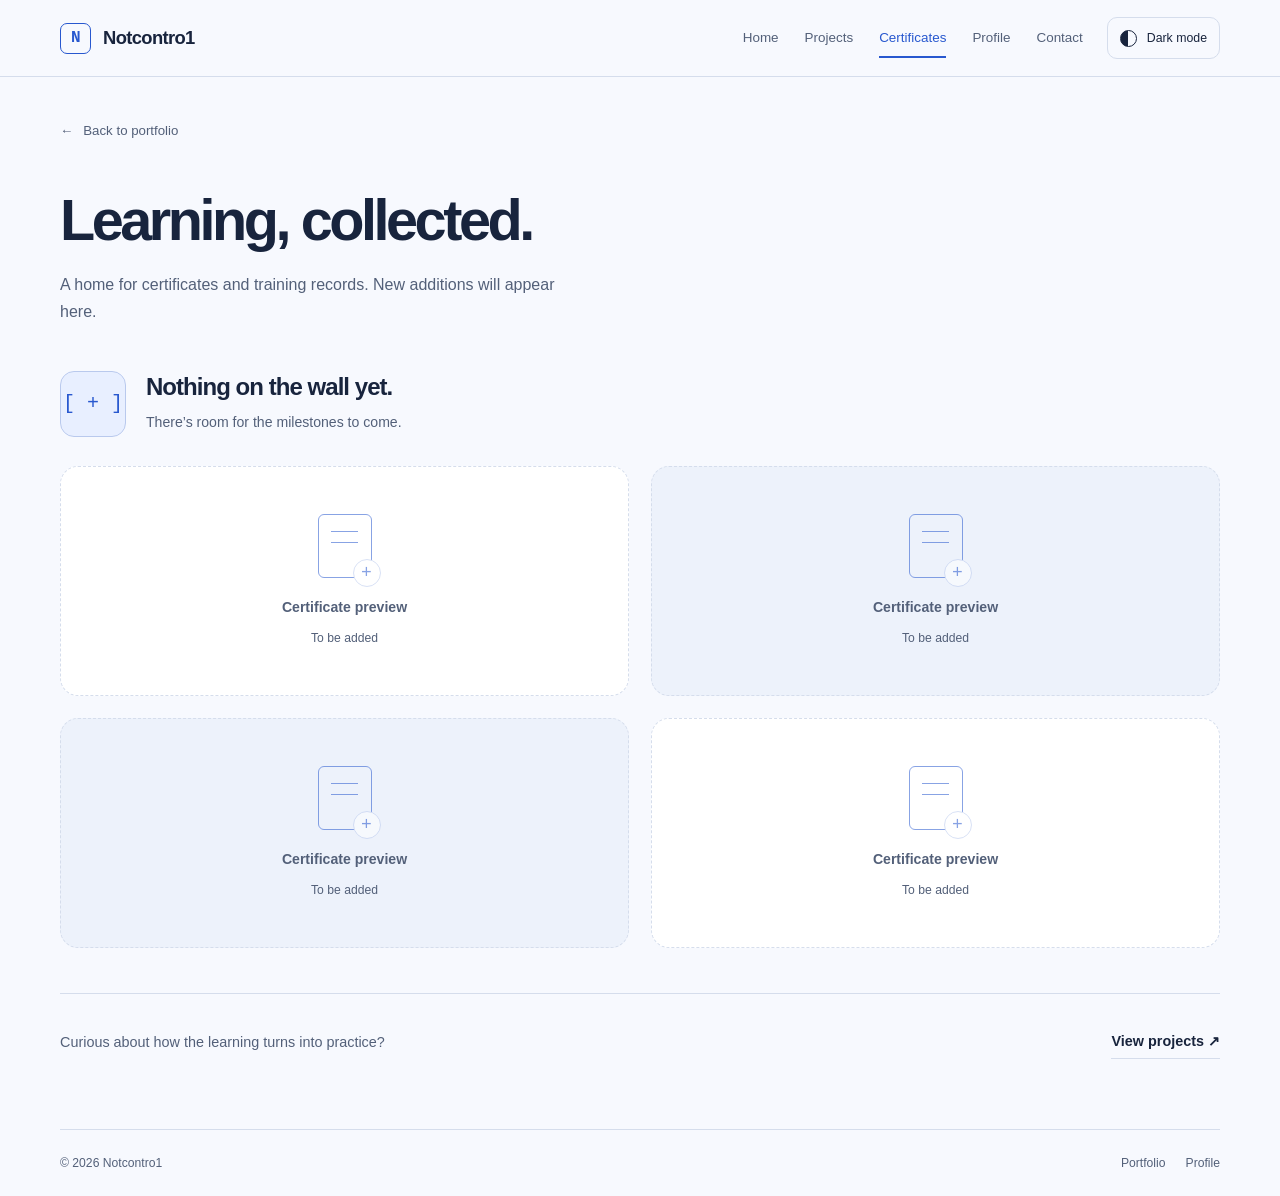
==== certificates.html @ 0c0f2da9 "Add draggable gravity, profile and certificates pages" ====
<!doctype html>
<html lang="en" data-theme="light">
<head>
  <meta charset="utf-8">
  <meta name="viewport" content="width=device-width, initial-scale=1">
  <meta name="description" content="Certificates and training records from Notcontro1’s learning journey.">
  <meta name="theme-color" content="#f7f9fe">
  <title>Certificates | Notcontro1</title>
  <script>try { document.documentElement.dataset.theme = localStorage.getItem('md-theme-v2') === 'dark' ? 'dark' : 'light'; } catch { document.documentElement.dataset.theme = 'light'; }</script>
  <link rel="stylesheet" href="style.css">
  <link rel="stylesheet" href="pages.css">
</head>
<body data-page="certificates">
  <a class="skip" href="#main">Skip to content</a>
  <header><div class="wrap header-inner">
    <a class="brand" href="profile.html" aria-label="Notcontro1 profile"><span class="brand-mark" aria-hidden="true">N</span>Notcontro1</a>
    <nav id="navigation" aria-label="Main navigation"><a href="index.html">Home</a><a href="index.html#projects">Projects</a><a href="certificates.html" data-page-link="certificates">Certificates</a><a href="profile.html" data-page-link="profile">Profile</a><a href="index.html#contact">Contact</a></nav>
    <button class="icon-button theme-control" id="theme-toggle" type="button" aria-label="Switch to dark mode" title="Switch to dark mode"><span class="theme-symbol" aria-hidden="true"></span><span class="theme-label" aria-hidden="true">Dark mode</span></button>
    <button class="icon-button menu-button" id="menu-toggle" type="button" aria-expanded="false" aria-controls="navigation">Menu</button>
  </div></header>
  <main class="wrap page-shell" id="main">
    <a class="page-back" href="index.html"><span aria-hidden="true">←</span> Back to portfolio</a>
    <div class="page-heading page-arrive"><h1>Learning, collected.</h1><p>A home for certificates and training records. New additions will appear here.</p></div>
    <section aria-label="Certificate collection">
      <div id="certificate-controls" class="certificate-controls" hidden>
        <div class="certificate-search-field"><label for="certificate-search">Find a certificate</label><input type="search" id="certificate-search" placeholder="Search by title or issuer" autocomplete="off"></div>
        <div class="certificate-filters" id="certificate-filters" role="group" aria-label="Filter certificates"></div>
      </div>
      <p id="certificate-status" class="sr-only" role="status" aria-live="polite"></p>
      <div id="certificates-empty" class="certificates-empty page-arrive">
        <div class="collection-note"><span class="collection-symbol" aria-hidden="true">[ + ]</span><h2>Nothing on the wall yet.</h2><p>There’s room for the milestones to come.</p></div>
        <div class="certificate-placeholder-grid" aria-label="Places for future certificates">
          <div class="certificate-placeholder"><span class="paper-outline" aria-hidden="true"></span><strong>Certificate preview</strong><span>To be added</span></div>
          <div class="certificate-placeholder"><span class="paper-outline" aria-hidden="true"></span><strong>Certificate preview</strong><span>To be added</span></div>
          <div class="certificate-placeholder"><span class="paper-outline" aria-hidden="true"></span><strong>Certificate preview</strong><span>To be added</span></div>
          <div class="certificate-placeholder"><span class="paper-outline" aria-hidden="true"></span><strong>Certificate preview</strong><span>To be added</span></div>
        </div>
      </div>
      <div id="certificate-grid" class="certificate-grid"></div>
      <div id="certificate-no-results" class="certificate-no-results" hidden><h2>No matching certificates.</h2><p>Try a different title, issuer or category.</p><button id="certificate-clear-search" type="button" class="button">Clear filters</button></div>
    </section>
    <aside class="collection-footer"><p>Curious about how the learning turns into practice?</p><a class="text-link" href="index.html#projects">View projects <span aria-hidden="true">↗</span></a></aside>
    <noscript><p class="source-note">Enable JavaScript to browse certificates when they are added.</p></noscript>
  </main>
  <footer class="wrap"><span>© <span id="year">2026</span> Notcontro1</span><div class="footer-links"><a href="index.html">Portfolio</a><a href="profile.html">Profile</a></div></footer>
  <dialog id="certificate-dialog" aria-labelledby="certificate-title"><div class="dialog-bar"><span>Certificate details</span><button class="icon-button" id="certificate-close" type="button" aria-label="Close certificate details">×</button></div><div class="dialog-body"><h2 id="certificate-title">Certificate</h2><p id="certificate-issuer"></p><p id="certificate-preview-fallback" class="certificate-preview-fallback">A preview image has not been added.</p><img id="certificate-preview" class="certificate-preview" alt="" hidden><div class="dialog-actions" id="certificate-links"></div></div></dialog>
  <script src="site.js"></script>
  <script src="certificates-data.js"></script>
  <script src="certificates.js"></script>
</body>
</html>
---- style.css ----
/* Native CSS. Optional playground uses vendored Matter.js. DESIGN_VARIANCE:6 / MOTION_INTENSITY:6 / VISUAL_DENSITY:4.
       Blue accent in light mode, red in dark mode. Readability comes first.
       Radius: panels 18px, controls 10px, circular map nodes.
       Layers: header 10, toast 20; native dialogs use the browser top layer. */
    :root { color-scheme:light; --bg:#f7f9fe; --panel:#ffffff; --raised:#edf2fb; --text:#18243d; --muted:#536079; --line:#d5ddec; --accent:#2858cf; --accent-text:#ffffff; --tint:#e8efff; --accent-line:#b9c9ed; --shadow-color:#2639610a; --shadow:0 12px 40px #26396110; --radius:18px; --ease:cubic-bezier(.2,.8,.2,1); font-family:'Segoe UI','Helvetica Neue',Arial,sans-serif; background:var(--bg); color:var(--text); }
    :root[data-theme="dark"] { color-scheme:dark; --bg:#191719; --panel:#221e21; --raised:#2e272b; --text:#f5eff1; --muted:#c3b4ba; --line:#4b3b42; --accent:#f07878; --accent-text:#301315; --tint:#3c252b; --accent-line:#815052; --shadow-color:#12080c22; --shadow:0 12px 40px #12080c22; }
    *,*::before,*::after { box-sizing:border-box; }
    html { scroll-behavior:smooth; scroll-padding-top:105px; }
    body { margin:0; line-height:1.65; }
    button,input,textarea { font:inherit; }
    button,a { -webkit-tap-highlight-color:transparent; }
    a { color:inherit; text-decoration-thickness:1px; text-underline-offset:5px; }
    button { color:inherit; cursor:pointer; }
    a:focus-visible,button:focus-visible,summary:focus-visible { outline:3px solid var(--accent); outline-offset:5px; }
    button,.button { transition:transform .22s var(--ease),background-color .22s,border-color .22s,color .22s; }
    button:active,.button:active { transform:scale(.98); }
    h1,h2,h3,h4,p { margin:0; }
    h1,h2,h3,h4 { line-height:1.12; font-weight:650; }
    h1 { font-size:clamp(2.55rem,4.65vw,4.2rem); letter-spacing:-.065em; }
    h2 { font-size:clamp(2rem,3.7vw,3.15rem); letter-spacing:-.055em; }
    h3 { font-size:1.6rem; letter-spacing:-.035em; }
    p { max-width:65ch; }
    ::selection { background:var(--accent); color:var(--accent-text); }
    [hidden] { display:none!important; }
    .wrap { width:min(1160px,calc(100% - 80px)); margin-inline:auto; }
    .mono { font-family:Consolas,'SFMono-Regular',monospace; font-size:.78rem; }
    .skip { position:fixed; left:16px; top:-90px; z-index:30; background:var(--accent); color:var(--accent-text); padding:10px 18px; }
    .skip:focus { top:12px; }
    .button { display:inline-flex; align-items:center; justify-content:center; gap:24px; min-height:48px; padding:12px 20px; border:1px solid var(--line); border-radius:10px; text-decoration:none; font-size:.9rem; font-weight:600; white-space:nowrap; background:transparent; }
    .button:hover { background:var(--raised); transform:translateY(-2px); }
    .button.primary { background:var(--accent); color:var(--accent-text); border-color:var(--accent); }
    .button.primary:hover { filter:brightness(.95); }
    .arrow { font-family:Arial,sans-serif; font-size:1.15em; }
    .text-link { background:none; border:0; border-bottom:1px solid var(--line); padding:4px 0; text-decoration:none; font-weight:600; font-size:.9rem; }
    .text-link:hover { color:var(--accent); border-color:var(--accent); }
    header { position:sticky; top:0; z-index:10; background:var(--bg); border-bottom:1px solid var(--line); }
    .header-inner { display:flex; align-items:center; gap:24px; min-height:76px; }
    .brand { text-decoration:none; display:inline-flex; align-items:center; gap:12px; margin-right:auto; font-weight:700; letter-spacing:-.035em; font-size:1.15rem; }
    .brand-mark { width:31px; height:31px; border:1px solid var(--accent); color:var(--accent); display:grid; place-items:center; border-radius:7px; font-family:Consolas,monospace; font-size:1rem; }
    nav { display:flex; gap:26px; align-items:center; }
    nav a { position:relative; color:var(--muted); font-size:.84rem; text-decoration:none; }
    nav a::after { content:''; height:2px; position:absolute; bottom:-9px; inset-inline:0; transform:scaleX(0); background:var(--accent); transition:transform .25s var(--ease); }
    nav a:hover,nav a[aria-current="location"] { color:var(--text); }
    nav a[aria-current="location"]::after { transform:scaleX(1); }
    .icon-button { width:42px; height:42px; display:grid; place-items:center; border:1px solid var(--line); border-radius:10px; background:transparent; font-size:1rem; }
    .icon-button:hover { background:var(--raised); }
    .theme-symbol { width:17px; height:17px; border:1.5px solid currentColor; border-radius:50%; background:linear-gradient(90deg,currentColor 50%,transparent 50%); }
    .menu-button { display:none; font-size:.75rem; width:auto; padding:0 12px; }
    .hero { display:grid; grid-template-columns:1.2fr 1fr; align-items:center; gap:64px; padding-block:78px 76px; }
    .hero-intro { margin-bottom:23px; display:flex; align-items:center; gap:10px; color:var(--muted); font-size:.9rem; }
    .status-dot { width:7px; height:7px; border-radius:50%; background:var(--accent); flex:0 0 auto; }
    .hero h1 span { display:block; color:var(--accent); }
    .hero-copy>p { color:var(--muted); max-width:40ch; margin-top:24px; font-size:1.04rem; }
    .hero-actions { display:flex; gap:12px; margin-top:30px; flex-wrap:wrap; }
    .route { border:1px solid var(--line); border-radius:var(--radius); background:var(--panel); padding:25px; position:relative; overflow:hidden; box-shadow:var(--shadow); }
    .route-heading { display:flex; align-items:start; justify-content:space-between; gap:15px; }
    .route-heading h2 { font-size:1rem; letter-spacing:-.02em; }
    .route-heading p { font-size:.77rem; color:var(--muted); margin-top:5px; }
    .route-count { color:var(--accent); border:1px solid var(--line); border-radius:8px; padding:4px 8px; white-space:nowrap; }
    .route-map { display:grid; grid-template-columns:1fr 1fr; gap:31px 40px; padding:38px 16px 28px; position:relative; }
    .route-map::before { content:''; position:absolute; inset:64px 60px 62px; border:1px dashed var(--line); border-radius:45px; pointer-events:none; }
    .map-stop { display:flex; flex-direction:column; align-items:center; gap:9px; text-decoration:none; font-size:.82rem; position:relative; background:var(--panel); border-radius:12px; padding:8px; transition:transform .25s var(--ease); }
    .map-stop:hover { transform:translateY(-5px); }
    .map-stop:nth-child(3) { grid-column:2; grid-row:2; }
    .map-stop:nth-child(4) { grid-column:1; grid-row:2; }
    .stop-icon { width:52px; height:52px; border:1px solid var(--line); border-radius:50%; background:var(--raised); display:grid; place-items:center; font-size:1.03rem; font-family:Consolas,monospace; transition:background-color .25s,color .25s,transform .3s var(--ease); }
    .map-stop:hover .stop-icon { transform:rotate(-7deg); border-color:var(--accent); }
    .map-stop.visited .stop-icon { background:var(--accent); color:var(--accent-text); border-color:var(--accent); }
    .route-footer { border-top:1px solid var(--line); padding-top:16px; display:flex; align-items:center; justify-content:space-between; gap:12px; color:var(--muted); font-size:.75rem; }
    .route-footer button { color:var(--muted); background:none; border:0; padding:4px; text-decoration:underline; text-underline-offset:3px; font-size:.75rem; }
    .intro-strip { display:grid; grid-template-columns:1.15fr 1fr 1fr; padding-block:25px; border-block:1px solid var(--line); gap:35px; }
    .intro-strip span { display:block; color:var(--muted); font-size:.75rem; margin-bottom:3px; }
    .intro-strip strong { font-weight:550; font-size:.9rem; }
    section.content-section { padding-block:95px; border-bottom:1px solid var(--line); }
    .section-heading { margin-bottom:34px; }
    .section-heading p { color:var(--muted); margin-top:16px; font-size:.95rem; }
    .filter-bar { display:flex; gap:8px; margin-bottom:25px; flex-wrap:wrap; }
    .filter-button { border:1px solid transparent; border-radius:10px; padding:8px 17px; font-size:.82rem; background:transparent; color:var(--muted); min-height:42px; }
    .filter-button:hover { background:var(--raised); }
    .filter-button[aria-pressed="true"] { color:var(--text); background:var(--raised); border-color:var(--line); }
    .projects-grid { display:grid; grid-template-columns:1.15fr 1fr; gap:20px; }
    .project { padding:29px; background:var(--panel); border:1px solid var(--line); border-radius:var(--radius); display:flex; flex-direction:column; align-items:start; transition:border-color .25s,transform .3s var(--ease); }
    .project:hover { border-color:var(--accent); transform:translateY(-4px); }
    .project-top { display:flex; align-items:center; justify-content:space-between; width:100%; margin-bottom:29px; }
    .project-mark { display:grid; place-items:center; width:53px; height:53px; border-radius:12px; font-size:1.55rem; font-weight:650; color:var(--accent); background:var(--tint); letter-spacing:-.06em; }
    .project-year { color:var(--muted); }
    .project-role { color:var(--muted); font-size:.77rem; margin-bottom:10px; }
    .project h3 { max-width:23ch; }
    .project p { color:var(--muted); font-size:.91rem; margin-top:16px; }
    .tags { display:flex; flex-wrap:wrap; gap:7px; list-style:none; padding:0; margin:21px 0 26px; }
    .tags li { padding:4px 9px; font-family:Consolas,monospace; font-size:.7rem; border:1px solid var(--line); border-radius:6px; color:var(--muted); }
    .project .text-link { margin-top:auto; }
    .project[data-category="data"] { background:var(--raised); }
    .project[data-id="heartcode"] .project-mark { background:transparent; border:1px solid var(--line); }
    .skills-layout { display:grid; grid-template-columns:.8fr 1.6fr; gap:70px; }
    .skills-intro p { color:var(--muted); margin-top:20px; font-size:.95rem; }
    .skills-groups { display:grid; grid-template-columns:1fr 1fr; gap:35px 40px; }
    .skill-group { border-top:1px solid var(--line); padding-top:19px; }
    .skill-group h3 { font-size:1rem; margin-bottom:13px; }
    .skill-group p { color:var(--muted); line-height:1.95; font-size:.9rem; }
    .skills-note { color:var(--muted); border-left:2px solid var(--accent); padding-left:15px; margin-top:26px; font-size:.8rem; }
    .experience-layout { display:grid; grid-template-columns:1.35fr 1fr; gap:65px; }
    .timeline { margin-top:36px; }
    .timeline-item { position:relative; padding:0 0 35px 25px; border-left:1px solid var(--line); }
    .timeline-item:last-child { padding-bottom:0; }
    .timeline-item::before { content:''; position:absolute; top:4px; left:-4px; width:7px; height:7px; background:var(--accent); border-radius:50%; }
    .timeline-item time { display:block; color:var(--muted); font-size:.77rem; margin-bottom:9px; }
    .timeline-item h3 { font-size:1.18rem; }
    .timeline-item p { color:var(--muted); font-size:.9rem; margin-top:11px; max-width:48ch; }
    .training { padding:27px; background:var(--panel); border:1px solid var(--line); border-radius:var(--radius); align-self:start; }
    .training>h3 { font-size:1.25rem; margin-bottom:22px; }
    .training-list { padding:0; margin:0; list-style:none; }
    .training-list li { padding-block:15px; }
    .training-list li+li { border-top:1px solid var(--line); }
    .training-list span { display:block; font-size:.71rem; color:var(--accent); margin-bottom:4px; }
    .training-list strong { font-size:.88rem; font-weight:550; }
    .about-layout { display:grid; grid-template-columns:.8fr 1.6fr; gap:70px; }
    .about-copy p { color:var(--muted); font-size:1.05rem; }
    .about-copy p+p { margin-top:19px; }
    .about-copy strong { color:var(--text); font-weight:550; }
    .contact { padding-block:85px 65px; }
    .contact h2 { max-width:17ch; }
    .contact>p { color:var(--muted); margin-top:20px; }
    .contact-actions { display:flex; align-items:center; gap:22px; flex-wrap:wrap; margin-top:30px; }
    .contact-email { display:inline-block; margin-top:30px; color:var(--muted); font-size:.86rem; overflow-wrap:anywhere; }
    .contact-actions .text-link { padding:10px 0; }
    footer { padding-block:23px; border-top:1px solid var(--line); display:flex; align-items:center; justify-content:space-between; gap:20px; font-size:.76rem; color:var(--muted); }
    footer a { text-decoration:none; }
    dialog { border:1px solid var(--line); padding:0; border-radius:var(--radius); width:min(680px,calc(100% - 32px)); max-height:calc(100dvh - 48px); background:var(--panel); color:var(--text); box-shadow:var(--shadow); }
    dialog::backdrop { background:#0b0c14b8; }
    .dialog-bar { display:flex; align-items:center; justify-content:space-between; gap:20px; padding:18px 25px; border-bottom:1px solid var(--line); }
    .dialog-bar>span { color:var(--muted); font-size:.8rem; }
    .dialog-body { padding:29px; }
    .dialog-body h2 { font-size:2rem; letter-spacing:-.04em; margin-bottom:16px; }
    .dialog-body>p { color:var(--muted); font-size:.92rem; }
    .dialog-body h3 { font-size:1rem; margin-top:26px; margin-bottom:13px; }
    .dialog-body ul:not(.tags) { padding-left:20px; margin-block:13px 25px; color:var(--muted); font-size:.91rem; }
    .dialog-body li+li { margin-top:9px; }
    .dialog-body .tags li { margin-top:0; }
    .source-note { padding:14px 16px; border:1px solid var(--line); border-radius:10px; margin-top:25px; font-size:.8rem; }
    .dialog-actions { display:flex; align-items:center; flex-wrap:wrap; gap:12px; margin-top:26px; }
    .toast { position:fixed; z-index:20; bottom:24px; left:50%; transform:translate(-50%,15px); opacity:0; max-width:calc(100% - 32px); width:max-content; border:1px solid var(--accent); border-radius:12px; padding:13px 20px; background:var(--panel); color:var(--text); box-shadow:var(--shadow); pointer-events:none; font-size:.85rem; transition:opacity .25s,transform .25s var(--ease); }
    .toast.show { opacity:1; transform:translate(-50%,0); }
    .sr-only { position:absolute; width:1px; height:1px; padding:0; margin:-1px; overflow:hidden; clip:rect(0,0,0,0); white-space:nowrap; border:0; }
    #resume-sheet { display:none; }
    /* Playfulness lives in interaction feedback, while body text stays still. */
    .button.primary { position:relative; overflow:hidden; isolation:isolate; }
    .button .arrow,.text-link [aria-hidden] { display:inline-block; transition:transform .35s var(--ease); }
    .button:hover .arrow,.text-link:hover [aria-hidden] { transform:translate(3px,-3px); }
    .brand-mark { transition:transform .4s var(--ease),background-color .25s; }
    .brand:hover .brand-mark { transform:rotate(-9deg); background:var(--tint); }
    .hero h1 span { position:relative; width:fit-content; max-width:100%; padding-bottom:9px; }
    .hero h1 span::after { content:''; position:absolute; bottom:0; left:0; width:100%; height:3px; background:var(--accent); border-radius:3px; transform-origin:left; opacity:.6; }
    .project-mark { transition:transform .4s cubic-bezier(.2,1.5,.4,1),background-color .25s; }
    .project:nth-child(2n) .project-mark { transform:rotate(3deg); }
    .project:nth-child(2n+1) .project-mark { transform:rotate(-3deg); }
    .project:hover .project-mark { transform:translateY(-3px) rotate(0deg); }
    .stop-icon { position:relative; }
    .map-stop.visited .stop-icon::after { content:'\2713'; position:absolute; top:-4px; right:-4px; width:19px; height:19px; display:grid; place-items:center; font:700 11px/1 'Segoe UI',sans-serif; background:var(--panel); color:var(--accent); border:1px solid var(--accent); border-radius:50%; }
    .route.is-complete { border-color:var(--accent); }
    .route-count { display:inline-flex; align-items:center; gap:7px; }
    .route-count::before { content:'\2726'; font-size:12px; }
    .toast::before { content:'\2726'; color:var(--accent); margin-right:10px; display:inline-block; }
    .click-wave { position:absolute; width:32px; height:32px; margin:-16px; border-radius:50%; background:currentColor; pointer-events:none; z-index:-1; }
    .button:active,.map-stop:active { transform:scale(.97); }
    @media(hover:hover) and (prefers-reduced-motion:no-preference) {
      .project.is-visible:hover { transform:translateY(-6px); }
      .map-stop:hover .stop-icon { transform:translateY(-3px) rotate(-9deg) scale(1.07); }
      .button:hover { transform:translateY(-3px); }
    }
    @media(prefers-reduced-motion:no-preference) {
      .hero-copy { animation:enter .75s var(--ease) both; }
      .route { animation:enter .8s .12s var(--ease) both; }
      .map-stop { animation:enter .6s var(--ease) backwards; animation-delay:calc(.2s + var(--i) * .09s); }
      .reveal.will-reveal { opacity:0; transform:translateY(20px); }
      .reveal.will-reveal.is-visible { opacity:1; transform:none; transition:opacity .65s var(--ease),transform .65s var(--ease); }
      .project.reveal.is-visible { transition-delay:calc(var(--reveal-order,0) * 55ms); }
      .project.is-visible:hover { transition-delay:0ms; }
      .hero h1 span::after { animation:underline-in .75s .45s var(--ease) backwards; }
      .toast.show::before { animation:star-pop .45s var(--ease); }
      .filter-enter { animation:enter .35s var(--ease) both; }
      dialog[open] { animation:enter .25s var(--ease) both; }
      @keyframes enter { from { opacity:0; transform:translateY(17px); } to { opacity:1; transform:translateY(0); } }
      @keyframes underline-in { from { transform:scaleX(0); } to { transform:scaleX(1); } }
      @keyframes star-pop { from { transform:rotate(-90deg) scale(.4); } to { transform:rotate(0) scale(1); } }
    }
    @media(prefers-reduced-motion:reduce) { html { scroll-behavior:auto; } *,*::before,*::after { animation:none!important; transition:none!important; } .reveal { opacity:1!important; transform:none!important; } }
    @media(hover:none) { .project:hover,.map-stop:hover,.button:hover { transform:none; } }

    /* Refinement: cool light canvas, blue light accents, red dark accents.
       Short directional slides communicate entry and filter changes.
       Radius system stays panels 18px, controls 10px, map symbols 14px. */
    body { background:var(--bg); color:var(--text); }
    header { background:var(--bg); }
    .hero { grid-template-columns:1.25fr 1fr; padding-block:70px 66px; gap:58px; }
    .hero h1 { font-weight:700; }
    .hero h1 span { padding-bottom:12px; }
    .hero h1 span::after { height:5px; opacity:.24; }
    .hero-intro { color:var(--accent); font-weight:600; }
    .hero-copy>p { line-height:1.8; }
    .route { background:var(--panel); border-color:var(--line); padding:27px; box-shadow:0 14px 36px var(--shadow-color); }
    .route-heading h2 { font-size:1.12rem; font-weight:650; }
    .route-count { background:var(--tint); color:var(--accent); border-color:transparent; font-size:.69rem; }
    .route-count::before { content:none; }
    .route-map { padding-block:32px; gap:20px 36px; }
    .route-map::before { inset:64px 60px; border-color:var(--accent); opacity:.24; border-width:2px; }
    .map-stop { padding:12px 8px; border:1px solid var(--line); border-radius:12px; background:var(--bg); gap:10px; font-weight:600; }
    .stop-icon { width:52px; height:52px; border-radius:14px; background:var(--tint); border:0; color:var(--accent); font-weight:600; }
    .map-stop.visited { border-color:var(--accent); }
    .map-stop.visited .stop-icon::after { border-radius:50%; }
    .route-footer { font-size:.72rem; }
    .theme-control { width:auto; min-width:42px; display:flex; gap:10px; padding:0 12px; font-size:.77rem; }
    .theme-control .theme-symbol { flex:none; }
    .intro-strip { padding-block:28px; }
    section.content-section { padding-block:88px; }
    .section-heading h2 { font-weight:650; }
    .filter-bar { position:relative; isolation:isolate; width:fit-content; max-width:100%; padding:5px; background:var(--raised); border:1px solid var(--line); border-radius:14px; gap:4px; }
    .filter-indicator { position:absolute; top:0; left:0; width:1px; height:1px; background:var(--panel); border:1px solid var(--line); border-radius:10px; pointer-events:none; z-index:-1; transform-origin:top left; }
    .filter-button { position:relative; z-index:1; background:transparent!important; border-color:transparent!important; min-height:40px; padding:8px 15px; }
    .filter-button[aria-pressed="true"] { color:var(--accent); }
    .filter-button:hover { color:var(--text); }
    .projects-grid { gap:22px; }
    .project { position:relative; padding:30px; overflow:hidden; box-shadow:0 8px 28px var(--shadow-color); }
    .project::before { content:''; position:absolute; inset:0 auto 0 0; width:3px; background:var(--accent); transform:scaleY(0); transform-origin:bottom; transition:transform .35s var(--ease); }
    .project:hover::before { transform:scaleY(1); }
    .project-top { margin-bottom:26px; }
    .project-mark { width:60px; height:60px; font-size:1.8rem; border-radius:14px; }
    .project[data-id="aeris"] { background:var(--tint); border-color:var(--accent-line); }
    .project[data-id="aeris"] .project-mark { background:var(--panel); border:1px solid var(--accent-line); }
    .project[data-category="data"] { background:var(--raised); }
    .project[data-id="heartcode"] .project-mark { background:var(--tint); border:0; }
    .project h3 { font-size:1.65rem; max-width:26ch; }
    .project .tags li { background:var(--panel); }
    .project .text-link { display:inline-flex; align-items:center; gap:36px; color:var(--accent); min-height:42px; }
    .project-index { display:flex; align-items:center; gap:10px; }
    .project-index::before { content:''; width:18px; height:1px; background:var(--line); }
    .skill-group { position:relative; padding-left:17px; border-top:0; border-left:2px solid var(--line); padding-top:0; }
    .skill-group:hover { border-left-color:var(--accent); }
    .training { background:var(--raised); box-shadow:none; }
    .contact { position:relative; }
    .contact h2 { color:var(--text); }
    .contact h2 span { color:var(--accent); }
    @media(prefers-reduced-motion:no-preference) {
      :root.theme-changing body { animation:theme-arrive .32s var(--ease); }
      .hero-copy { animation:slide-from-left .85s var(--ease) both; }
      .route { animation:slide-from-right .9s .12s var(--ease) both; }
      .map-stop { animation:map-arrive .65s var(--ease) backwards; animation-delay:calc(.25s + var(--i) * .08s); }
      .hero-actions>* { animation:slide-up .65s var(--ease) backwards; animation-delay:.28s; }
      .hero-actions>*+* { animation-delay:.36s; }
      .reveal.will-reveal { transform:translate3d(var(--slide-x,0px),24px,0); opacity:0; }
      .reveal.will-reveal.is-visible { transform:translate3d(0,0,0); opacity:1; transition:transform .8s var(--ease),opacity .65s var(--ease); }
      .project.reveal.will-reveal { --slide-x:-28px; }
      .project.reveal.will-reveal:nth-child(even) { --slide-x:28px; }
      .project.reveal.is-visible { transition-delay:calc(var(--reveal-order,0) * 75ms); }
      .project.filter-enter { animation:filter-slide .5s var(--ease) both; animation-delay:calc(var(--filter-order,0) * 55ms); }
      .project.is-visible:hover { transition-delay:0s; }
      dialog[open] { animation:dialog-slide .3s var(--ease) both; }
      dialog[open]::backdrop { animation:backdrop-in .25s ease both; }
      nav.is-open { animation:slide-up .25s var(--ease) both; }
      .theme-symbol { transition:opacity .2s var(--ease); }
      .theme-control:hover .theme-symbol { transform:none; }
      @keyframes slide-from-left { from { opacity:0; transform:translate3d(-30px,0,0); } to { opacity:1; transform:none; } }
      @keyframes slide-from-right { from { opacity:0; transform:translate3d(30px,12px,0); } to { opacity:1; transform:none; } }
      @keyframes map-arrive { from { opacity:0; transform:translate3d(12px,10px,0) scale(.96); } to { opacity:1; transform:none; } }
      @keyframes slide-up { from { opacity:0; transform:translate3d(0,12px,0); } to { opacity:1; transform:none; } }
      @keyframes filter-slide { from { opacity:0; transform:translate3d(26px,8px,0); } to { opacity:1; transform:none; } }
      @keyframes dialog-slide { from { opacity:0; transform:translate3d(0,24px,0) scale(.98); } to { opacity:1; transform:none; } }
      @keyframes backdrop-in { from { opacity:0; } to { opacity:1; } }
      @keyframes theme-arrive { from { opacity:.55; transform:translateY(3px); } to { opacity:1; transform:none; } }
    }

    @media(max-width:1023px) {
      .wrap { width:calc(100% - 48px); } .hero { gap:30px; padding-block:55px; } h1 { font-size:clamp(2.1rem,4.5vw,3.2rem); } nav { gap:18px; } .header-inner { gap:18px; } .route { padding:20px; } .route-map { gap:23px; padding-inline:0; } .skills-layout,.about-layout { gap:40px; grid-template-columns:.8fr 1.3fr; } .experience-layout { gap:35px; }
    }
    @media(min-width:768px) and (max-width:1023px) {
      .route-heading { display:block; } .route-count { display:inline-block; margin-top:12px; }
    }
    @media(max-width:767px) {
      .wrap { width:calc(100% - 36px); } .header-inner { min-height:68px; gap:10px; } .brand { font-size:1.05rem; } .menu-button { display:grid; }
      nav { display:none; position:absolute; top:68px; left:0; right:0; background:var(--bg); border-bottom:1px solid var(--line); padding:14px 18px 22px; flex-wrap:wrap; gap:7px; } nav.is-open { display:flex; } nav a { min-height:44px; display:flex; align-items:center; padding:10px 15px; border-radius:8px; font-size:.9rem; } nav a::after { display:none; } nav a[aria-current="location"] { background:var(--raised); }
      .hero { grid-template-columns:1fr; gap:38px; padding-block:40px; } h1 { font-size:clamp(2.5rem,8vw,3.7rem); } .hero-intro { margin-bottom:20px; font-size:.82rem; } .hero-copy>p { font-size:.97rem; } .hero-actions { margin-top:24px; } .route { padding:22px; } .route-map { padding-block:24px; gap:15px 45px; } .stop-icon { width:43px; height:43px; }
      .intro-strip { grid-template-columns:1fr; gap:17px; padding-block:23px; } .intro-strip div { display:flex; align-items:baseline; gap:18px; } .intro-strip span { flex:0 0 82px; margin:0; } .intro-strip strong { font-size:.83rem; }
      section.content-section { padding-block:62px; } .section-heading { margin-bottom:27px; } .projects-grid,.skills-layout,.experience-layout,.about-layout { grid-template-columns:1fr; } .project { padding:25px; } .project-top { margin-bottom:23px; } .skills-layout,.experience-layout,.about-layout { gap:32px; } .skills-groups { gap:27px 22px; } .skills-intro p { margin-top:16px; } .about-copy p { font-size:.97rem; } .contact { padding-block:62px 45px; } .contact-actions { gap:20px; } .dialog-body { padding:23px; } .dialog-bar { padding:15px 23px; } .dialog-body h2 { font-size:1.7rem; } footer { align-items:start; font-size:.7rem; }
    }
    @media(max-width:380px) { .skills-groups { grid-template-columns:1fr; } .route-heading { flex-wrap:wrap; } .hero-actions .button { padding-inline:17px; } .brand { gap:8px; font-size:.96rem; } }
    @media(max-width:767px) {
      .hero { grid-template-columns:1fr; gap:32px; padding-block:40px; }
      .theme-label { display:none; } .theme-control { padding:0; width:42px; }
      .route { padding:23px; } .route-map { padding-block:25px; gap:15px 24px; }
      .route-map::before { inset:55px 48px; }
      .filter-bar { width:100%; gap:2px; padding:4px; }
      .filter-button { flex:1; padding:8px 9px; font-size:.75rem; }
      .project { padding:25px; } .project h3 { font-size:1.5rem; }
      .intro-strip { gap:17px; padding-block:23px; }
      .reveal.will-reveal { --slide-x:0px!important; }
      section.content-section { padding-block:62px; }
    }
    @media(max-width:380px) {
      .filter-bar { flex-wrap:nowrap; } .filter-button { white-space:normal; font-size:.7rem; padding:8px 6px; }
      .route-count { font-size:.65rem; } .route-heading { flex-wrap:wrap; }
    }
    @media print {
      @page { size:A4; margin:14mm; } :root { color-scheme:light; } body[data-page=home]>:not(#resume-sheet) { display:none!important; }
      #resume-sheet { display:block; color:#18221b; font:10pt/1.4 Arial,sans-serif; } #resume-sheet h1 { font:bold 22pt/1.2 Arial,sans-serif; letter-spacing:-.03em; } #resume-sheet h2 { font:bold 11pt/1.3 Arial,sans-serif; letter-spacing:0; margin:14pt 0 6pt; border-bottom:1px solid #aaa; padding-bottom:4pt; } #resume-sheet h3 { font:bold 10pt/1.3 Arial,sans-serif; margin-top:9pt; letter-spacing:0; } #resume-sheet p { margin:4pt 0; max-width:none; } #resume-sheet ul { padding-left:16pt; margin:5pt 0; } #resume-sheet li { margin-bottom:3pt; } #resume-sheet a { text-decoration:none; } #resume-sheet .print-item { break-inside:avoid; }
    }
/* Playful layer: native CSS + Web Animations. The large effect is opt-in.
   Decorative geometry uses the same theme accent. Extra layer: fullscreen dialog. */
.hero,.content-section { position:relative; }
.ambient { position:absolute; inset:0; pointer-events:none; overflow:clip; z-index:-1; }
.hero { isolation:isolate; }
.ambient-shape { position:absolute; color:var(--accent); opacity:.28; }
.ambient-ring { width:42px; height:42px; border:7px solid currentColor; border-radius:50%; top:26px; left:39%; }
.ambient-diamond { width:26px; height:26px; border:3px solid currentColor; transform:rotate(24deg); bottom:33px; left:46%; }
.ambient-brace { font:600 42px/1 Consolas,monospace; top:20px; right:0; transform:rotate(13deg); }
.ambient-plus { font:300 40px/1 Arial,sans-serif; bottom:15px; left:0; }
.section-object { position:absolute; right:6px; top:45px; font:500 30px/1 Consolas,monospace; color:var(--accent); opacity:.25; transform:rotate(12deg); pointer-events:none; }
.section-object.ring { width:23px; height:23px; border:5px solid currentColor; border-radius:50%; }
.project { padding-bottom:35px; }
.charge-track { position:absolute; inset:auto 0 0; height:4px; background:var(--raised); overflow:hidden; pointer-events:none; }
.charge-fill { position:absolute; inset:0; background:var(--accent); transform:scaleX(var(--charge,0)); transform-origin:left; transition:transform .28s var(--ease); }
.is-charging .charge-fill { transition:none; }
.charge-readout { position:absolute; right:27px; top:97px; font:11px/1.3 Consolas,monospace; color:var(--accent); opacity:0; transform:translateY(4px); pointer-events:none; transition:opacity .2s,transform .2s; }
.project:is(:hover,:focus-within) .charge-readout { opacity:1; transform:none; }
.project.is-charged { border-color:var(--accent); }
.project.is-charged .project-mark { background:var(--accent); color:var(--accent-text); }
.type-line { display:block; position:relative; }
.type-layout { visibility:hidden; }
.type-ink { position:absolute; inset:0; display:block; }
.is-typing .type-ink::after { content:''; display:inline-block; height:.8em; width:2px; background:var(--accent); margin-left:4px; vertical-align:baseline; }
.scroll-highlight { position:relative; display:inline-block; isolation:isolate; background:transparent; color:inherit; padding-inline:2px; }
.scroll-highlight::before { content:''; position:absolute; inset:49% -3px 2%; z-index:-1; background:var(--accent); opacity:.16; transform:scaleX(0) rotate(-1deg); transform-origin:left; }
.scroll-highlight.is-marked::before { transform:scaleX(1) rotate(-1deg); }
.draw-underline { position:relative; display:inline-block; }
.draw-underline::after { content:''; position:absolute; inset:auto 0 -3px; height:2px; background:var(--accent); transform:scaleX(0) rotate(-1deg); transform-origin:left; opacity:.7; }
.draw-underline.is-marked::after { transform:scaleX(1) rotate(-1deg); }
.mischief { padding-block:30px 60px; }
.mischief-inner { display:grid; grid-template-columns:1fr auto; gap:26px; align-items:center; border:1px dashed var(--accent-line); border-radius:18px; padding:30px 34px; background:var(--tint); position:relative; }
.mischief h2 { font-size:1.5rem; letter-spacing:-.035em; }
.mischief p { font-size:.86rem; color:var(--muted); margin-top:9px; max-width:50ch; }
.mischief-action { text-align:center; }
.danger-button { border:1px solid var(--accent); border-radius:12px; background:var(--accent); color:var(--accent-text); font-weight:650; padding:13px 26px; min-height:50px; box-shadow:0 6px 0 var(--accent-line); transform:translateY(-3px); white-space:nowrap; }
.danger-button:hover { transform:translateY(-5px) rotate(-2deg); }
.danger-button:active { transform:translateY(3px); box-shadow:0 1px 0 var(--accent-line); }
.mischief-action small { display:block; margin-top:15px; color:var(--muted); font-size:.7rem; }
.toy-shelf { display:flex; gap:9px; align-items:center; margin-bottom:20px; }
.toy { width:34px; height:34px; padding:0; display:grid; place-items:center; background:var(--panel); border:1px solid var(--accent-line); border-radius:9px; color:var(--accent); font:600 15px/1 Consolas,monospace; }
.toy:nth-child(2) { transform:rotate(8deg); }
.toy:nth-child(3) { transform:rotate(-7deg); }
.toy:hover { border-color:var(--accent); background:var(--raised); }
.toy:active { transform:scale(.9); }
.toy-hint { font-size:.72rem; color:var(--muted); margin-left:7px; }
#chaos-dialog { position:fixed; inset:0; width:100vw; height:100dvh; max-width:none; max-height:none; margin:0; padding:0; border:0; border-radius:0; background:var(--bg); overflow:hidden; }
#chaos-dialog[open] { display:block; animation:none; }
#chaos-dialog::backdrop { background:var(--bg); }
.site-fallen>header,.site-fallen>main,.site-fallen>footer,.site-fallen>.toast { visibility:hidden; }
.chaos-stage { position:absolute; inset:0; overflow:hidden; pointer-events:none; }
.fall-piece { position:absolute; margin:0!important; transform-origin:center; pointer-events:none; box-shadow:0 7px 24px var(--shadow-color); border-radius:12px; overflow:hidden; contain:layout style; }
.fall-piece>* { margin:0!important; }
.fall-piece .reveal,.fall-piece.reveal { opacity:1!important; }
.fall-piece .charge-readout,.fall-piece .charge-track { display:none!important; }
.fall-piece .type-layout { visibility:visible; }
.fall-piece .type-ink,.fall-piece .sr-only { display:none; }
.fall-piece:is(h1,h2,h3,p,.hero-copy,.contact-actions,.skill-group,.brand) { background:var(--panel); border:1px solid var(--line); padding:18px!important; }
.fall-piece.hero-copy h1 { font-size:2.4rem; }
.fall-piece.hero-copy h1 span { color:var(--accent); }
.fall-piece.hero-copy>p { font-size:.9rem; margin-top:16px!important; }
.chaos-recovery { position:absolute; z-index:1; left:50%; top:clamp(22px,7vh,72px); width:min(460px,calc(100% - 36px)); transform:translateX(-50%); padding:25px; border:1px solid var(--accent-line); border-radius:18px; background:var(--panel); box-shadow:var(--shadow); text-align:center; }
.chaos-recovery h2 { font-size:clamp(1.7rem,5vw,2.4rem); letter-spacing:-.055em; }
.chaos-recovery p { margin-top:12px; color:var(--muted); font-size:.87rem; }
.chaos-recovery .button { margin-top:20px; }
.chaos-recovery small { display:block; color:var(--muted); font-size:.72rem; margin-top:12px; }
.chaos-symbol { display:block; color:var(--accent); font:600 28px/1 Consolas,monospace; margin-bottom:15px; }
.chaos-status { min-height:1.5em; }
@media(prefers-reduced-motion:no-preference) {
  .ambient-ring { animation:object-float 6s .7s ease-in-out 2; }
  .ambient-brace { animation:object-float 7s 1s ease-in-out 2 reverse; }
  .scroll-highlight::before,.draw-underline::after { transition:transform .7s var(--ease); }
  .is-typing .type-ink::after { animation:typing-caret .6s steps(1) infinite; }
  .project.is-charged .project-mark { animation:charge-pop .4s var(--ease); }
  @keyframes object-float { 0%,100% { translate:0 0; } 50% { translate:0 -11px; } }
  @keyframes typing-caret { 0%,100% { opacity:1; } 50% { opacity:0; } }
  @keyframes charge-pop { 0%,100% { scale:1; } 50% { scale:1.12; rotate:5deg; } }
}
@media(prefers-reduced-motion:reduce) { .is-typing .type-ink::after { display:none; } .scroll-highlight::before,.draw-underline::after { transform:none; } }
@media(max-width:767px) {
  .ambient-ring { left:auto; right:1px; top:12px; width:25px; height:25px; border-width:5px; }
  .ambient-brace,.ambient-diamond { display:none; }
  .ambient-plus { bottom:10px; left:auto; right:12px; font-size:30px; }
  .section-object { top:22px; font-size:24px; }
  .charge-readout { right:25px; top:91px; }
  .mischief { padding-block:12px 40px; }
  .mischief-inner { grid-template-columns:1fr; padding:26px; gap:25px; }
  .mischief-action { text-align:left; }
  .toy-hint { font-size:.68rem; }
  .chaos-recovery { padding:22px; top:25px; }
}
@media print { #chaos-dialog,.mischief,.ambient,.section-object,.charge-track,.charge-readout { display:none!important; } }
---- pages.css ----
/* Shared profile and certificate layouts. Same palette and radius scale as home. */
.page-shell { padding-block:35px 70px; min-height:calc(100dvh - 160px); }
.page-back { display:inline-flex; align-items:center; gap:10px; color:var(--muted); font-size:.83rem; text-decoration:none; padding-block:8px; }
.page-back:hover { color:var(--accent); }
.page-heading { padding-block:38px 46px; }
.page-heading h1 { font-size:clamp(2.5rem,4.5vw,4rem); letter-spacing:-.06em; max-width:22ch; }
.page-heading>p { color:var(--muted); font-size:1rem; margin-top:20px; max-width:58ch; }
.footer-links { display:flex; gap:20px; }
nav a[aria-current="page"] { color:var(--accent); }
nav a[aria-current="page"]::after { transform:scaleX(1); }
.profile-layout { display:grid; grid-template-columns:.9fr 1.15fr; gap:clamp(32px,5.5vw,78px); align-items:center; padding-bottom:64px; }
.profile-photo-frame { margin:0; position:relative; overflow:hidden; border:1px solid var(--line); border-radius:18px; background:var(--tint); aspect-ratio:4/5; max-width:450px; }
.profile-photo-frame>img { display:block; width:100%; height:100%; object-fit:cover; }
.photo-placeholder { position:absolute; inset:18px; border:1px dashed var(--accent-line); border-radius:12px; display:flex; flex-direction:column; align-items:center; justify-content:center; text-align:center; gap:10px; padding:24px; }
.photo-placeholder>strong { font-size:1.1rem; letter-spacing:-.025em; color:var(--text); margin-top:20px; }
.photo-placeholder>span:last-child { color:var(--muted); font-size:.8rem; }
.portrait-outline { position:relative; width:130px; height:160px; opacity:.5; overflow:hidden; }
.portrait-outline::before { content:''; position:absolute; left:40px; top:10px; width:52px; height:52px; border:2px solid var(--accent); border-radius:50%; }
.portrait-outline>span { position:absolute; inset:81px 9px -22px; border:2px solid var(--accent); border-radius:55px 55px 0 0; }
.profile-handle { display:inline-block; color:var(--accent); font: .82rem/1.5 Consolas,monospace; margin-bottom:18px; }
.profile-introduction h2 { font-size:clamp(2.1rem,3.6vw,3rem); letter-spacing:-.055em; }
.profile-role { color:var(--accent); margin-top:13px; font-size:1rem; }
.profile-location { color:var(--muted); font-size:.86rem; margin-top:6px; }
.profile-bio { margin-top:33px; border-top:1px solid var(--line); padding-top:25px; }
.profile-bio h3 { font-size:1rem; letter-spacing:-.02em; }
.profile-bio p { color:var(--muted); margin-top:13px; font-size:.95rem; line-height:1.85; }
.profile-links { display:flex; gap:25px; align-items:center; flex-wrap:wrap; margin-top:28px; }
.profile-notes { display:grid; grid-template-columns:1fr 1fr; gap:36px 54px; padding-block:45px 15px; border-top:1px solid var(--line); }
.profile-notes article { min-width:0; }
.profile-notes h2 { font-size:1.5rem; letter-spacing:-.035em; }
.profile-notes p { color:var(--muted); font-size:.94rem; line-height:1.85; margin-top:15px; }
.note-symbol { display:block; font:600 24px/1 Consolas,monospace; color:var(--accent); margin-bottom:17px; }
.profile-notes .profile-next { grid-column:1/-1; padding:30px 34px; background:var(--raised); border-radius:18px; }
.profile-next .text-link { display:inline-block; margin-top:18px; }
.certificate-controls { display:flex; align-items:end; gap:25px; flex-wrap:wrap; margin-bottom:30px; }
.certificate-search-field { flex:1; min-width:220px; max-width:460px; }
.certificate-search-field label { display:block; font-size:.84rem; font-weight:600; margin-bottom:8px; }
.certificate-search-field input { color:var(--text); background:var(--panel); border:1px solid var(--line); border-radius:10px; padding:12px 15px; min-height:48px; width:100%; }
.certificate-search-field input::placeholder { color:var(--muted); opacity:1; }
.certificate-search-field input:focus-visible { outline:3px solid var(--accent); outline-offset:3px; }
.certificate-filters { display:flex; gap:5px; flex-wrap:wrap; }
.certificate-filters .filter-button[aria-pressed="true"] { background:var(--tint)!important; border-color:var(--accent-line)!important; color:var(--accent); }
.collection-note { display:grid; grid-template-columns:auto 1fr; column-gap:20px; align-items:center; margin-bottom:29px; }
.collection-symbol { grid-row:span 2; display:grid; place-items:center; width:66px; height:66px; border:1px solid var(--accent-line); border-radius:14px; background:var(--tint); color:var(--accent); font:500 20px/1 Consolas,monospace; }
.collection-note h2 { font-size:1.5rem; letter-spacing:-.04em; }
.collection-note p { color:var(--muted); font-size:.88rem; margin-top:5px; }
.certificate-placeholder-grid,.certificate-grid { display:grid; grid-template-columns:1fr 1fr; gap:22px; }
.certificate-placeholder { min-height:230px; padding:28px; display:flex; flex-direction:column; justify-content:center; align-items:center; text-align:center; gap:9px; background:var(--panel); border:1px dashed var(--line); border-radius:18px; }
.certificate-placeholder:nth-child(2),.certificate-placeholder:nth-child(3) { background:var(--raised); }
.certificate-placeholder>strong { color:var(--muted); font-size:.88rem; font-weight:550; margin-top:9px; }
.certificate-placeholder>span:last-child { color:var(--muted); font-size:.76rem; }
.paper-outline { position:relative; display:block; width:54px; height:64px; border:1.5px solid var(--accent); border-radius:6px; opacity:.55; }
.paper-outline::before { content:''; position:absolute; width:27px; height:12px; left:12px; top:16px; border-block:1.5px solid var(--accent); }
.paper-outline::after { content:'+'; position:absolute; inset:auto -10px -10px auto; display:grid; place-items:center; background:var(--panel); color:var(--accent); width:28px; height:28px; border:1px solid var(--accent-line); border-radius:50%; font:18px/1 Consolas,monospace; }
.certificate-card { min-width:0; border:1px solid var(--line); border-radius:18px; background:var(--panel); overflow:hidden; }
.certificate-cover { position:relative; background:var(--raised); aspect-ratio:1.44; padding:20px; display:grid; place-items:center; }
.certificate-cover img { position:absolute; inset:20px; width:calc(100% - 40px); height:calc(100% - 40px); object-fit:contain; }
.certificate-document-label { color:var(--muted); font-size:1rem; }
.certificate-card-body { padding:25px; }
.certificate-card-body h2 { font-size:1.5rem; margin-top:9px; letter-spacing:-.04em; }
.certificate-provider,.certificate-date { color:var(--muted); font-size:.8rem; }
.certificate-date { margin-top:12px; }
.certificate-card .text-link { display:inline-block; margin-top:23px; min-height:40px; color:var(--accent); }
.certificate-no-results { padding:60px 25px; text-align:center; border:1px dashed var(--line); border-radius:18px; }
.certificate-no-results h2 { font-size:1.7rem; }
.certificate-no-results p { color:var(--muted); margin:14px auto 24px; }
.certificate-preview { display:block; width:100%; height:auto; max-height:60dvh; object-fit:contain; margin-top:25px; }
.certificate-preview-fallback { padding:45px 20px; background:var(--raised); border-radius:12px; text-align:center; margin-top:25px; }
.collection-footer { display:flex; gap:25px; align-items:center; justify-content:space-between; padding-top:32px; margin-top:45px; border-top:1px solid var(--line); }
.collection-footer p { font-size:.9rem; color:var(--muted); }
@media(prefers-reduced-motion:no-preference) { .page-arrive { animation:page-arrive .65s var(--ease) both; } .profile-layout.page-arrive,.certificates-empty.page-arrive { animation-delay:.08s; } @keyframes page-arrive { from { opacity:0; transform:translateY(16px); } to { opacity:1; transform:none; } } }
@media(max-width:767px) {
  .page-shell { padding-block:22px 45px; }
  .page-heading { padding-block:26px 33px; }
  .page-heading h1 { font-size:clamp(2.25rem,8.7vw,3.4rem); }
  .page-heading>p { font-size:.94rem; margin-top:16px; }
  .profile-layout { grid-template-columns:1fr; gap:30px; padding-bottom:36px; }
  .profile-photo-frame { width:100%; max-width:400px; aspect-ratio:1.05; }
  .profile-notes { grid-template-columns:1fr; gap:30px; padding-top:32px; }
  .profile-notes .profile-next { grid-column:auto; padding:25px; }
  .certificate-placeholder-grid,.certificate-grid { grid-template-columns:1fr; gap:16px; }
  .certificate-placeholder { min-height:210px; }
  .certificate-controls { flex-direction:column; align-items:stretch; gap:18px; }
  .certificate-search-field { max-width:none; min-width:0; }
  .collection-note { grid-template-columns:48px 1fr; gap:8px 14px; }
  .collection-symbol { width:48px; height:54px; font-size:16px; }
  .collection-note h2 { font-size:1.2rem; }
  .collection-note p { margin:0; font-size:.82rem; }
  .collection-footer { align-items:start; flex-direction:column; gap:16px; margin-top:30px; }
  .footer-links { gap:15px; }
}
@media print { body>header,body>footer,dialog,.page-back,.profile-links,.profile-next .text-link,.collection-footer { display:none!important; } .profile-photo-frame { max-width:230px; } .page-shell { padding:0; } }
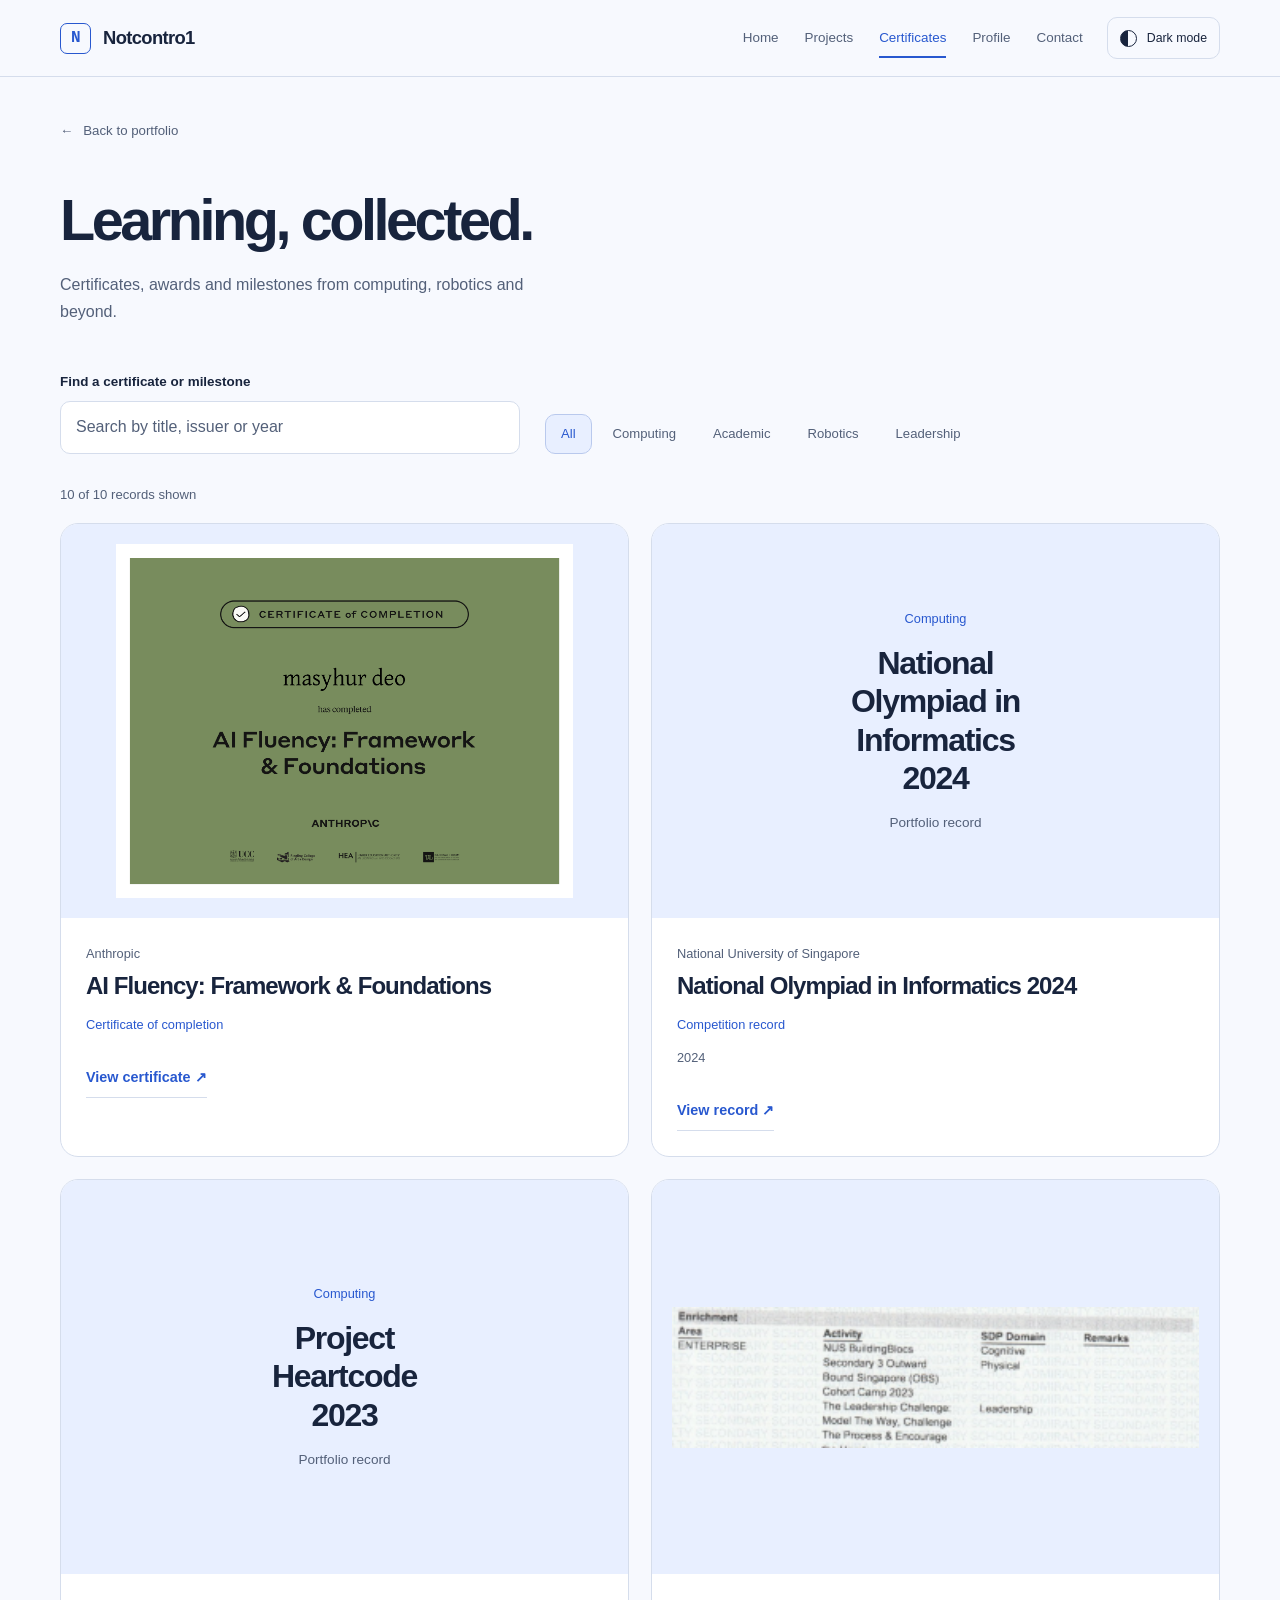
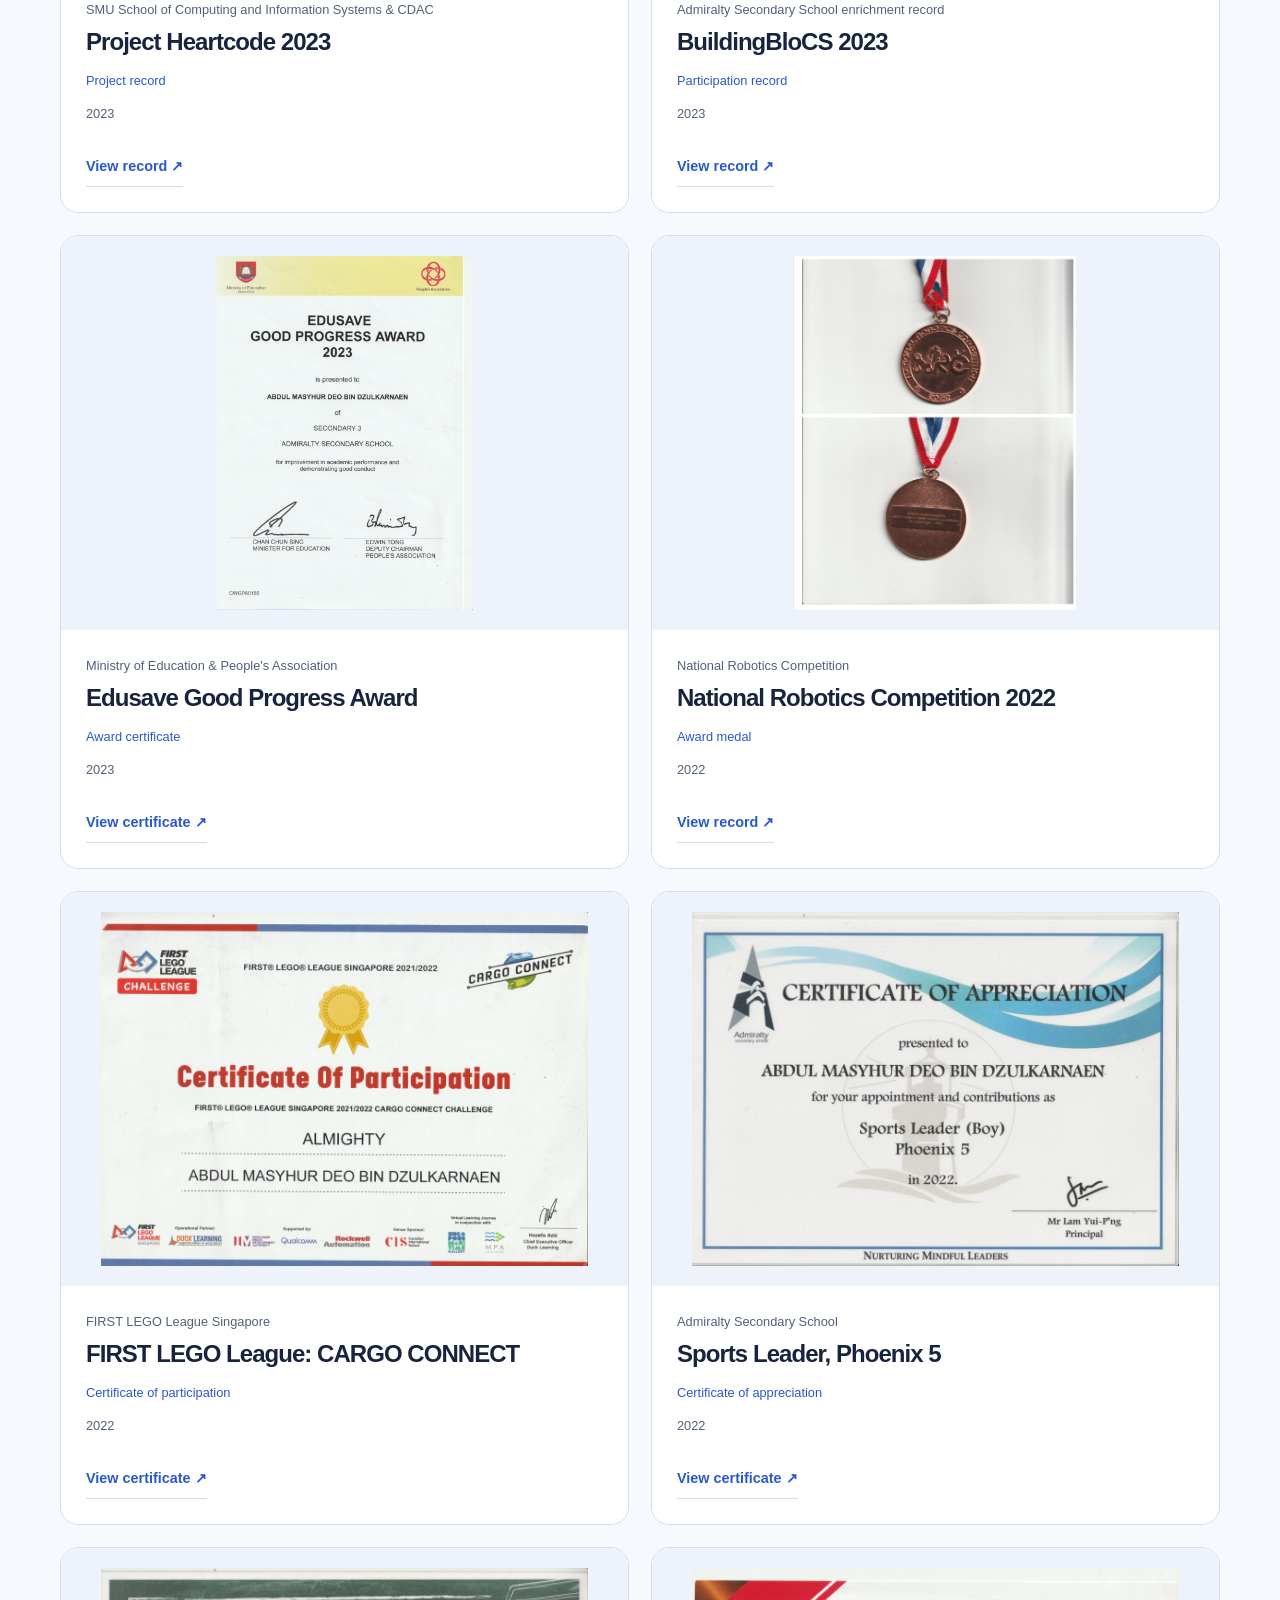
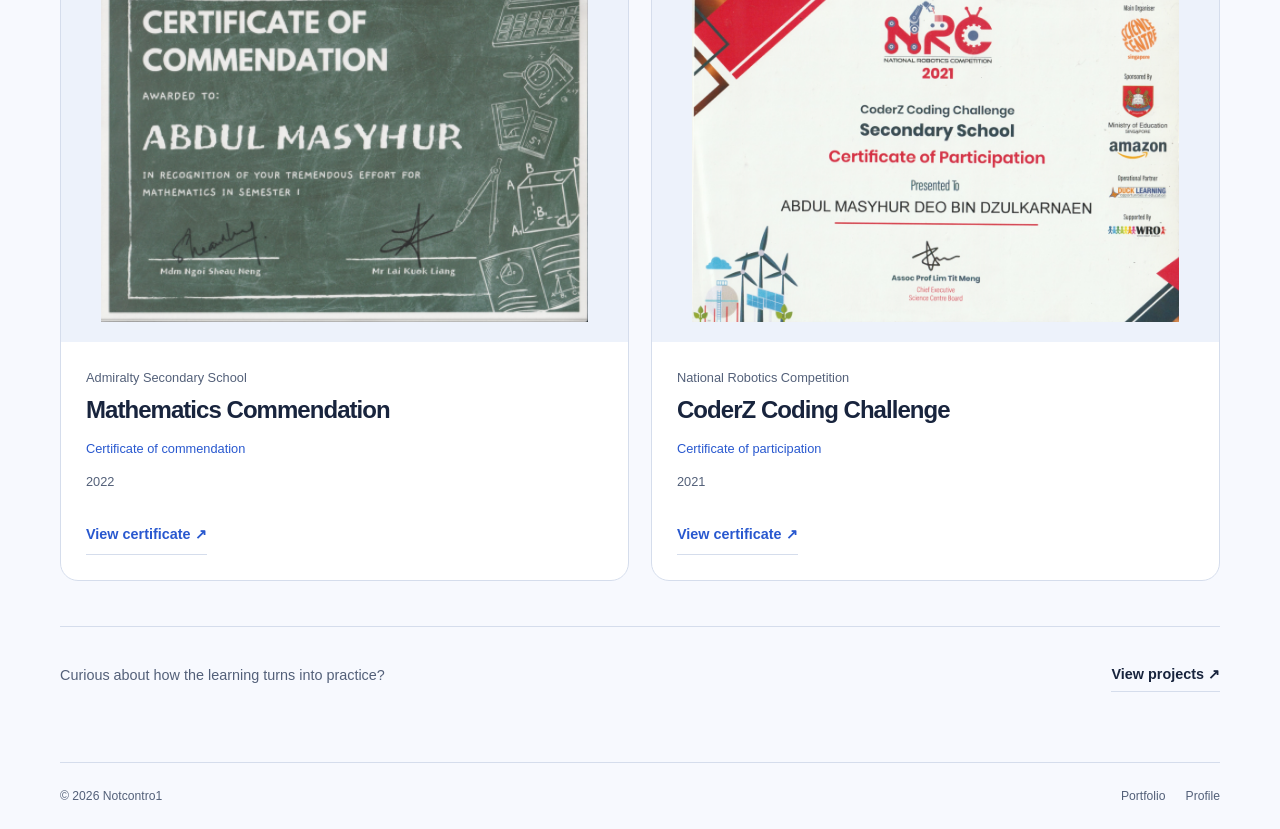
==== commit 1a71c86f: "Populate profile and certificates gallery" ====
--- a/certificates.html
+++ b/certificates.html
@@ -3,7 +3,7 @@
 <head>
   <meta charset="utf-8">
   <meta name="viewport" content="width=device-width, initial-scale=1">
-  <meta name="description" content="Certificates and training records from Notcontro1’s learning journey.">
+  <meta name="description" content="Abdul Masyhur Deo's certificates and milestones in AI, computing, robotics, academics and leadership.">
   <meta name="theme-color" content="#f7f9fe">
   <title>Certificates | Notcontro1</title>
   <script>try { document.documentElement.dataset.theme = localStorage.getItem('md-theme-v2') === 'dark' ? 'dark' : 'light'; } catch { document.documentElement.dataset.theme = 'light'; }</script>
@@ -20,15 +20,15 @@
   </div></header>
   <main class="wrap page-shell" id="main">
     <a class="page-back" href="index.html"><span aria-hidden="true">←</span> Back to portfolio</a>
-    <div class="page-heading page-arrive"><h1>Learning, collected.</h1><p>A home for certificates and training records. New additions will appear here.</p></div>
+    <div class="page-heading page-arrive"><h1>Learning, collected.</h1><p>Certificates, awards and milestones from computing, robotics and beyond.</p></div>
     <section aria-label="Certificate collection">
       <div id="certificate-controls" class="certificate-controls" hidden>
-        <div class="certificate-search-field"><label for="certificate-search">Find a certificate</label><input type="search" id="certificate-search" placeholder="Search by title or issuer" autocomplete="off"></div>
+        <div class="certificate-search-field"><label for="certificate-search">Find a certificate or milestone</label><input type="search" id="certificate-search" placeholder="Search by title, issuer or year" autocomplete="off"></div>
         <div class="certificate-filters" id="certificate-filters" role="group" aria-label="Filter certificates"></div>
       </div>
-      <p id="certificate-status" class="sr-only" role="status" aria-live="polite"></p>
+      <p id="certificate-status" class="collection-count" role="status" aria-live="polite"></p>
       <div id="certificates-empty" class="certificates-empty page-arrive">
-        <div class="collection-note"><span class="collection-symbol" aria-hidden="true">[ + ]</span><h2>Nothing on the wall yet.</h2><p>There’s room for the milestones to come.</p></div>
+        <div class="collection-note"><span class="collection-symbol" aria-hidden="true">[ + ]</span><h2>Nothing on the wall yet.</h2><p>There's room for the milestones to come.</p></div>
         <div class="certificate-placeholder-grid" aria-label="Places for future certificates">
           <div class="certificate-placeholder"><span class="paper-outline" aria-hidden="true"></span><strong>Certificate preview</strong><span>To be added</span></div>
           <div class="certificate-placeholder"><span class="paper-outline" aria-hidden="true"></span><strong>Certificate preview</strong><span>To be added</span></div>
@@ -37,13 +37,13 @@
         </div>
       </div>
       <div id="certificate-grid" class="certificate-grid"></div>
-      <div id="certificate-no-results" class="certificate-no-results" hidden><h2>No matching certificates.</h2><p>Try a different title, issuer or category.</p><button id="certificate-clear-search" type="button" class="button">Clear filters</button></div>
+      <div id="certificate-no-results" class="certificate-no-results" hidden><h2>No matching records.</h2><p>Try a different title, issuer or category.</p><button id="certificate-clear-search" type="button" class="button">Clear filters</button></div>
     </section>
     <aside class="collection-footer"><p>Curious about how the learning turns into practice?</p><a class="text-link" href="index.html#projects">View projects <span aria-hidden="true">↗</span></a></aside>
-    <noscript><p class="source-note">Enable JavaScript to browse certificates when they are added.</p></noscript>
+    <noscript><p class="source-note">Enable JavaScript to browse the collection, including AI Fluency, robotics certificates, the Edusave award and leadership recognition.</p></noscript>
   </main>
   <footer class="wrap"><span>© <span id="year">2026</span> Notcontro1</span><div class="footer-links"><a href="index.html">Portfolio</a><a href="profile.html">Profile</a></div></footer>
-  <dialog id="certificate-dialog" aria-labelledby="certificate-title"><div class="dialog-bar"><span>Certificate details</span><button class="icon-button" id="certificate-close" type="button" aria-label="Close certificate details">×</button></div><div class="dialog-body"><h2 id="certificate-title">Certificate</h2><p id="certificate-issuer"></p><p id="certificate-preview-fallback" class="certificate-preview-fallback">A preview image has not been added.</p><img id="certificate-preview" class="certificate-preview" alt="" hidden><div class="dialog-actions" id="certificate-links"></div></div></dialog>
+  <dialog id="certificate-dialog" aria-labelledby="certificate-title" aria-describedby="certificate-description"><div class="dialog-bar"><span id="certificate-kind">Certificate details</span><button class="icon-button" id="certificate-close" type="button" aria-label="Close certificate details">×</button></div><div class="dialog-body"><h2 id="certificate-title">Certificate</h2><p id="certificate-issuer"></p><p id="certificate-description" class="certificate-description"></p><p id="certificate-preview-fallback" class="certificate-preview-fallback">A preview image has not been added.</p><img id="certificate-preview" class="certificate-preview" alt="" hidden><div class="dialog-actions" id="certificate-links"></div></div></dialog>
   <script src="site.js"></script>
   <script src="certificates-data.js"></script>
   <script src="certificates.js"></script>
--- a/style.css
+++ b/style.css
@@ -115,6 +115,7 @@
     .training-list span { display:block; font-size:.71rem; color:var(--accent); margin-bottom:4px; }
     .training-list strong { font-size:.88rem; font-weight:550; }
     .about-layout { display:grid; grid-template-columns:.8fr 1.6fr; gap:70px; }
+    .about-intro { display:flex; flex-direction:column; align-items:flex-start; gap:24px; }
     .about-copy p { color:var(--muted); font-size:1.05rem; }
     .about-copy p+p { margin-top:19px; }
     .about-copy strong { color:var(--text); font-weight:550; }
--- a/pages.css
+++ b/pages.css
@@ -1,4 +1,17 @@
 /* Shared profile and certificate layouts. Same palette and radius scale as home. */
+.profile-photo-frame>img { object-position:50% 65%; }
+.collection-count { color:var(--muted); font-size:.82rem; margin-bottom:18px; }
+.certificate-description { color:var(--muted); font-size:.94rem; line-height:1.8; margin-top:18px; }
+.certificate-evidence { color:var(--accent); font-size:.8rem; margin-top:14px; }
+.certificate-cover .certificate-document-label { display:grid; gap:15px; text-align:center; max-width:28ch; font-size:.85rem; }
+.certificate-document-label strong { color:var(--text); font-size:clamp(1.5rem,2.5vw,2rem); letter-spacing:-.04em; line-height:1.2; }
+.record-category { color:var(--accent); font-size:.8rem; }
+.certificate-card[data-category="Computing"] .certificate-cover { background:var(--tint); }
+.certificate-card:focus-within { border-color:var(--accent); }
+@media(prefers-reduced-motion:no-preference) {
+  .certificate-card { animation:page-arrive .5s var(--ease) both; animation-delay:calc(var(--card-index, 0) * 45ms); transition:transform .25s var(--ease),border-color .25s; }
+  @media(hover:hover) { .certificate-card:hover { transform:translateY(-4px); border-color:var(--accent-line); } }
+}
 .page-shell { padding-block:35px 70px; min-height:calc(100dvh - 160px); }
 .page-back { display:inline-flex; align-items:center; gap:10px; color:var(--muted); font-size:.83rem; text-decoration:none; padding-block:8px; }
 .page-back:hover { color:var(--accent); }
